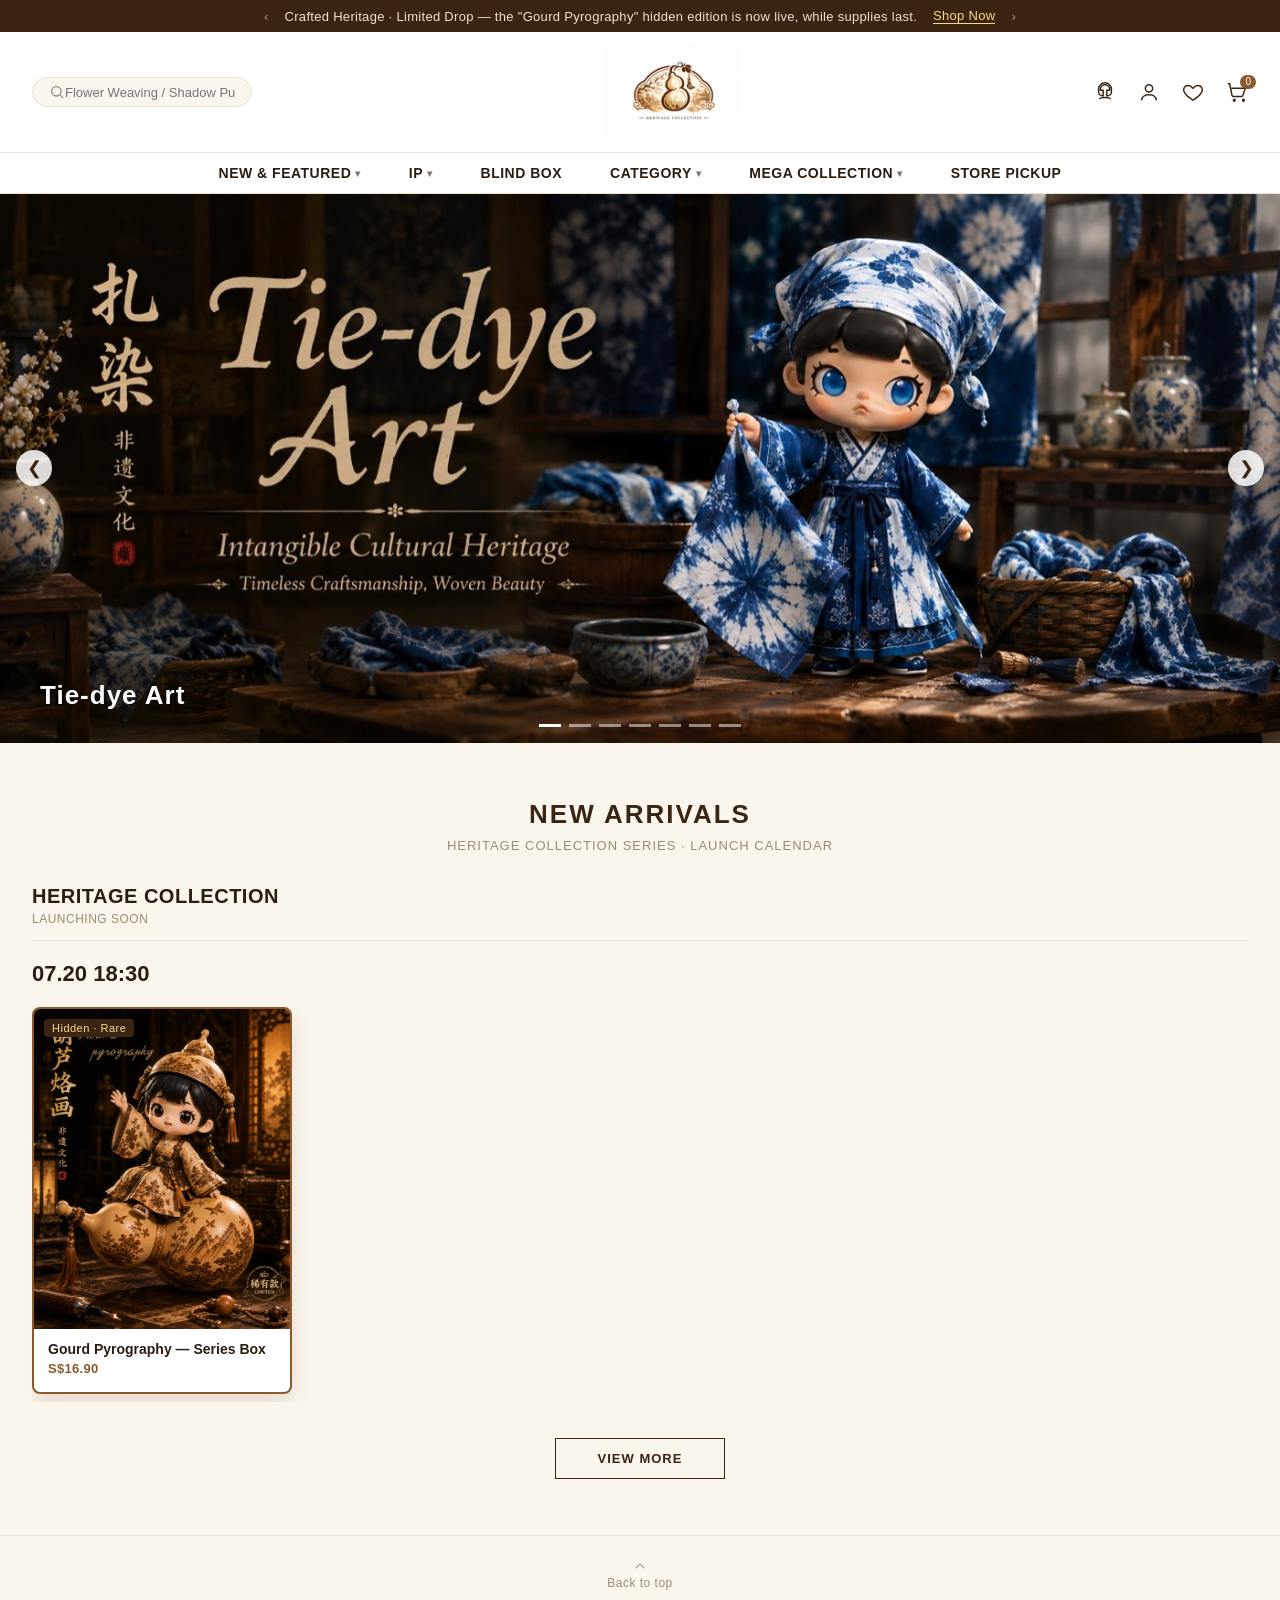
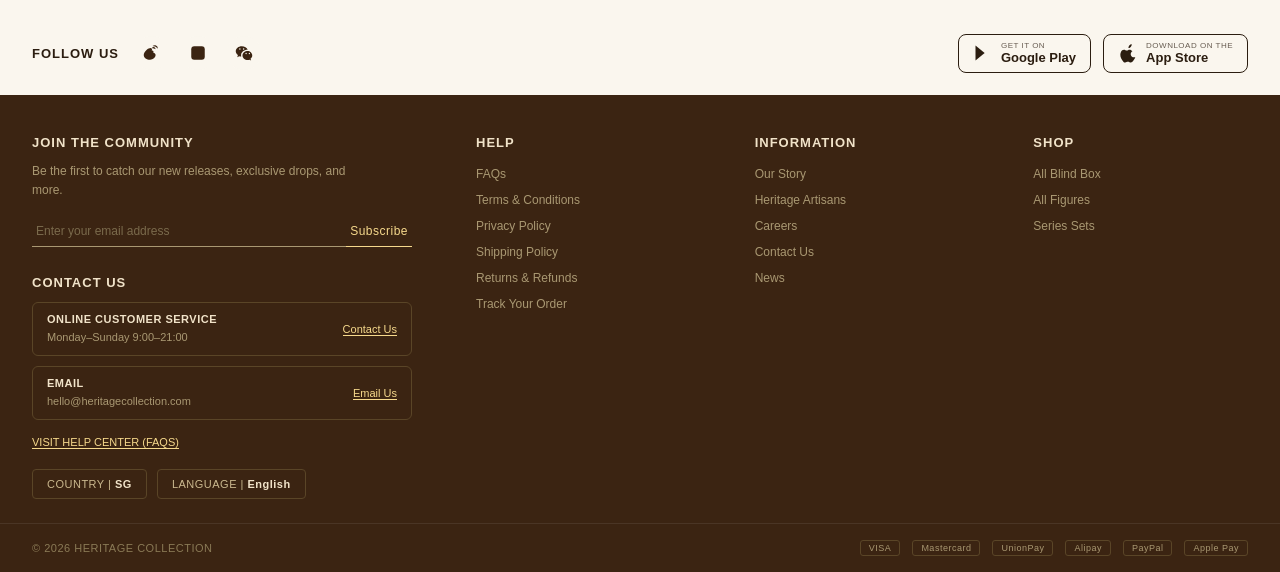
==== index.html @ d8a071bd "Bump stylesheet cache-busting version to v6" ====
<!DOCTYPE html>
<html lang="en">
<head>
<meta charset="UTF-8">
<meta name="viewport" content="width=device-width, initial-scale=1.0">
<title>HERITAGE COLLECTION · Intangible Cultural Heritage Blind Box</title>
<link rel="stylesheet" href="style.css?v=6">
</head>
<body>

  <div class="announce">
    <span class="icon">‹</span>
    <span>Crafted Heritage · Limited Drop — the "Gourd Pyrography" hidden edition is now live, while supplies last.</span>
    <a href="#products">Shop Now</a>
    <span class="icon">›</span>
  </div>

  <header class="site">
    <div class="header-row">
      <div class="search-box">
        <svg viewBox="0 0 24 24" width="16" height="16" fill="none" stroke="currentColor" stroke-width="2"><circle cx="11" cy="11" r="7"/><line x1="21" y1="21" x2="16.65" y2="16.65"/></svg>
        <input type="text" placeholder="Flower Weaving / Shadow Puppetry">
      </div>

      <div class="logo">
        <a href="#top"><img src="A25DA2EE-7A4B-4C79-8A4E-922E4BA84293.PNG" alt="Heritage Collection"></a>
      </div>

      <div class="header-icons">
        <div class="icon" title="Support">
          <svg viewBox="0 0 24 24" fill="none" stroke="currentColor" stroke-width="1.6"><path d="M12 2a7 7 0 0 0-7 7v3a4 4 0 0 0 4 4h1v-6H7V9a5 5 0 0 1 10 0v1h-3v6h1a4 4 0 0 0 4-4V9a7 7 0 0 0-7-7z"/><path d="M6 20c0-1 2-2 6-2s6 1 6 2"/></svg>
        </div>
        <div class="icon" title="Account">
          <svg viewBox="0 0 24 24" fill="none" stroke="currentColor" stroke-width="1.6"><circle cx="12" cy="8" r="4"/><path d="M4 21c0-4 4-6 8-6s8 2 8 6"/></svg>
        </div>
        <div class="icon" title="Wishlist">
          <svg viewBox="0 0 24 24" fill="none" stroke="currentColor" stroke-width="1.6"><path d="M12 21s-7-4.35-9.5-8.8C.5 8.3 3 5 6.5 5 8.5 5 10.5 6 12 8c1.5-2 3.5-3 5.5-3 3.5 0 6 3.3 4 7.2C19 16.65 12 21 12 21z"/></svg>
        </div>
        <div class="icon" title="Cart">
          <svg viewBox="0 0 24 24" fill="none" stroke="currentColor" stroke-width="1.6"><circle cx="9" cy="21" r="1"/><circle cx="19" cy="21" r="1"/><path d="M2 3h2l2.4 12.2a2 2 0 0 0 2 1.8h8.2a2 2 0 0 0 2-1.6L21 8H6"/></svg>
          <span class="cart-count">0</span>
        </div>
      </div>
    </div>

    <nav class="main-nav">
      <ul class="nav-row">
        <li>NEW & FEATURED <span class="caret">▾</span></li>
        <li>IP <span class="caret">▾</span></li>
        <li>BLIND BOX</li>
        <li>CATEGORY <span class="caret">▾</span></li>
        <li>MEGA COLLECTION <span class="caret">▾</span></li>
        <li>STORE PICKUP</li>
      </ul>
    </nav>
  </header>

  <div id="top" class="hero">
    <div class="hero-track" id="heroTrack">
      <div class="hero-slide"><img src="2657C5A7-260A-4E08-B7E4-97E2969EFD50.PNG" alt="Tie-dye Art"><div class="hero-caption">Tie-dye Art</div></div>
      <div class="hero-slide"><img src="39A66152-8971-4DD4-83B3-AB55E19D0C08.PNG" alt="Shadow Puppetry"><div class="hero-caption">Shadow Puppetry</div></div>
      <div class="hero-slide"><img src="3B8F7BE8-47A1-4D5E-A611-A34A123FDA89.PNG" alt="Lacquer Fan"><div class="hero-caption">Lacquer Fan</div></div>
      <div class="hero-slide"><img src="5606841B-BE59-4207-AFF3-C58D845877D1.PNG" alt="Oil-paper Umbrella"><div class="hero-caption">Oil-paper Umbrella</div></div>
      <div class="hero-slide"><img src="59AFA12A-385A-49C5-9DD5-3F9E04523D25.PNG" alt="Flower Weaving Craft"><div class="hero-caption">Flower Weaving Craft</div></div>
      <div class="hero-slide"><img src="6F82002A-9D66-4744-9167-FC38956125FA.PNG" alt="Gourd Pyrography"><div class="hero-caption">Gourd Pyrography — Hidden Edition</div></div>
      <div class="hero-slide"><img src="9B7490B9-576E-4721-8EB7-A4A9AE68119E.PNG" alt="Dried Flower Lantern"><div class="hero-caption">Dried Flower Lantern</div></div>
    </div>
    <div class="hero-arrow prev" onclick="moveHero(-1)">&#10094;</div>
    <div class="hero-arrow next" onclick="moveHero(1)">&#10095;</div>
    <div class="hero-dots" id="heroDots"></div>
  </div>

  <section class="section" id="products">
    <div class="section-head">
      <h2>NEW ARRIVALS</h2>
      <p>Heritage Collection Series · Launch Calendar</p>
    </div>

    <div class="scroll-header">
      <div class="scroll-label">HERITAGE COLLECTION <span class="scroll-sub">Launching Soon</span></div>
    </div>

    <div class="launch-date">07.20 18:30</div>

    <div class="scroll-row" id="productScroll">
      <a class="card cover" href="series.html">
        <div class="tag">Hidden · Rare</div>
        <div class="thumb"><img src="IMG_8674.JPG" alt="Gourd Pyrography — Heritage Collection Series"></div>
        <div class="info"><h3>Gourd Pyrography — Series Box</h3><p>S$16.90</p></div>
      </a>
    </div>

    <div class="view-more-wrap">
      <a class="view-more-btn" href="series.html">VIEW MORE</a>
    </div>
  </section>

  <div class="back-to-top-wrap">
    <a href="#top" class="back-to-top">
      <svg viewBox="0 0 24 24" width="16" height="16" fill="none" stroke="currentColor" stroke-width="2"><path d="M6 15l6-6 6 6"/></svg>
      Back to top
    </a>
  </div>

  <div class="footer-social">
    <div class="follow-us">
      <span>FOLLOW US</span>
      <div class="social-icons">
        <a href="#" title="Weibo"><svg viewBox="0 0 24 24" width="18" height="18" fill="currentColor"><path d="M9.5 21c-4.7 0-8.5-2.6-8.5-6.4 0-2.2 1.4-4.6 3.7-6.6 2.9-2.6 6.1-3.4 7.1-1.8.4.6.3 1.5-.2 2.4 1.1-.2 2 .1 2.3.9.2.5.1 1.1-.3 1.7 1.9.6 3.2 1.9 3.2 3.5 0 3-3.5 6.3-7.3 6.3zm5.6-14.6c-.6-.7-1.7-.9-2.9-.7-.3.1-.5-.2-.3-.5.5-.8 1.4-1.3 2.4-1.2 1.4.1 2.4 1.3 2.3 2.6 0 .3-.4.4-.6.2-.2-.2-.5-.3-.9-.4zm2.6-2.1c-1-1.1-2.6-1.6-4.2-1.3-.4.1-.6-.4-.3-.6 1.1-.8 2.6-1 4-.5 1.6.6 2.6 2.1 2.5 3.7 0 .4-.5.5-.7.2-.3-.5-.7-1-1.3-1.5z"/></svg></a>
        <a href="#" title="Xiaohongshu"><svg viewBox="0 0 24 24" width="18" height="18" fill="currentColor"><rect x="3" y="3" width="18" height="18" rx="4"/></svg></a>
        <a href="#" title="WeChat"><svg viewBox="0 0 24 24" width="18" height="18" fill="currentColor"><path d="M9 3C4.6 3 1 5.9 1 9.5c0 2 1.1 3.8 2.9 5L3 17.5l2.6-1.3c.7.2 1.5.3 2.3.3h.4a6 6 0 01-.2-1.5C8.1 10.9 12 7.7 16.6 7.7h.3C15.9 4.9 12.7 3 9 3zm-2.5 4.8a1 1 0 110-2 1 1 0 010 2zm5 0a1 1 0 110-2 1 1 0 010 2zM17 9.2c-3.9 0-7 2.7-7 6s3.1 6 7 6c.8 0 1.6-.1 2.3-.3L21.5 22l-.8-2.4C22.2 18.5 23 16.9 23 15.2c0-3.3-3.1-6-6-6zm-2.2 4.3a.9.9 0 110-1.8.9.9 0 010 1.8zm4.4 0a.9.9 0 110-1.8.9.9 0 010 1.8z"/></svg></a>
      </div>
    </div>
    <div class="app-badges">
      <div class="app-badge">
        <svg viewBox="0 0 24 24" width="20" height="20" fill="currentColor"><path d="M3 3l11 9-11 9V3z"/></svg>
        <div><span class="app-badge-eyebrow">GET IT ON</span><span class="app-badge-name">Google Play</span></div>
      </div>
      <div class="app-badge">
        <svg viewBox="0 0 24 24" width="20" height="20" fill="currentColor"><path d="M16.5 1.5c.1 1.1-.3 2.2-1 3-.7.9-1.9 1.6-3 1.5-.1-1.1.4-2.2 1-3 .8-.9 2-1.5 3-1.5zM20.8 17c-.5 1.2-1.1 2.3-1.9 3.4-1 1.4-2.1 3.1-3.6 3.1-1.3 0-1.7-.9-3.3-.9-1.6 0-2 .8-3.3.9-1.5.1-2.6-1.5-3.6-2.9C3 17.9 2 13.6 3.5 10.7c.8-1.5 2.1-2.5 3.6-2.5 1.4 0 2.3.9 3.4.9 1.1 0 1.8-.9 3.4-.9 1.2 0 2.5.7 3.4 1.8-3 1.7-2.5 5.9.5 7z"/></svg>
        <div><span class="app-badge-eyebrow">DOWNLOAD ON THE</span><span class="app-badge-name">App Store</span></div>
      </div>
    </div>
  </div>

  <footer>
    <div class="footer-main">
      <div class="footer-col wide">
        <h4>JOIN THE COMMUNITY</h4>
        <p class="footer-copy">Be the first to catch our new releases, exclusive drops, and more.</p>
        <div class="subscribe-row">
          <input type="email" placeholder="Enter your email address">
          <button>Subscribe</button>
        </div>

        <h4 class="contact-heading">CONTACT US</h4>
        <div class="contact-box">
          <div>
            <strong>ONLINE CUSTOMER SERVICE</strong>
            <span>Monday–Sunday 9:00–21:00</span>
          </div>
          <a href="#">Contact Us</a>
        </div>
        <div class="contact-box">
          <div>
            <strong>EMAIL</strong>
            <span>hello@heritagecollection.com</span>
          </div>
          <a href="#">Email Us</a>
        </div>
        <a href="#" class="help-center-link">VISIT HELP CENTER (FAQS)</a>

        <div class="selector-row">
          <button class="selector-btn">COUNTRY | <strong>SG</strong></button>
          <button class="selector-btn">LANGUAGE | <strong>English</strong></button>
        </div>
      </div>

      <div class="footer-col">
        <h4>HELP</h4>
        <ul>
          <li>FAQs</li>
          <li>Terms &amp; Conditions</li>
          <li>Privacy Policy</li>
          <li>Shipping Policy</li>
          <li>Returns &amp; Refunds</li>
          <li>Track Your Order</li>
        </ul>
      </div>

      <div class="footer-col">
        <h4>INFORMATION</h4>
        <ul>
          <li>Our Story</li>
          <li>Heritage Artisans</li>
          <li>Careers</li>
          <li>Contact Us</li>
          <li>News</li>
        </ul>
      </div>

      <div class="footer-col">
        <h4>SHOP</h4>
        <ul>
          <li>All Blind Box</li>
          <li>All Figures</li>
          <li>Series Sets</li>
        </ul>
      </div>
    </div>

    <div class="footer-bottom">
      <span>© 2026 HERITAGE COLLECTION</span>
      <div class="payment-icons">
        <span>VISA</span><span>Mastercard</span><span>UnionPay</span><span>Alipay</span><span>PayPal</span><span>Apple Pay</span>
      </div>
    </div>
  </footer>

<script>
  const track = document.getElementById('heroTrack');
  const dotsWrap = document.getElementById('heroDots');
  const slides = track.children.length;
  let index = 0;

  for(let i=0;i<slides;i++){
    const dot = document.createElement('span');
    if(i===0) dot.classList.add('active');
    dot.onclick = () => goTo(i);
    dotsWrap.appendChild(dot);
  }

  function render(){
    track.style.transform = `translateX(${-index*100}%)`;
    [...dotsWrap.children].forEach((d,i)=>d.classList.toggle('active', i===index));
  }

  function goTo(i){
    index = (i + slides) % slides;
    render();
  }

  function moveHero(dir){
    goTo(index + dir);
  }

  setInterval(()=>moveHero(1), 4500);
</script>

</body>
</html>
---- style.css ----
:root{
  --brand-dark:#3b2412;
  --brand:#8a5a2b;
  --brand-light:#c9a15f;
  --cream:#faf6ee;
  --line:#ece3d2;
  --text:#2b1d10;
}
*{box-sizing:border-box;margin:0;padding:0;}
html,body{
  max-width:100%;
  overflow-x:hidden;
}
body{
  font-family:"Helvetica Neue",Arial,"PingFang SC",sans-serif;
  color:var(--text);
  background:var(--cream);
}
a{text-decoration:none;color:inherit;}
ul{list-style:none;}

/* ---------- announcement bar ---------- */
.announce{
  background:var(--brand-dark);
  color:#f1e3c9;
  font-size:13px;
  display:flex;
  align-items:center;
  justify-content:center;
  gap:16px;
  padding:8px 12px;
  letter-spacing:.3px;
}
.announce span.icon{opacity:.6;cursor:pointer;}
.announce a{color:#f6d98c;border-bottom:1px solid #f6d98c;}

/* ---------- header ---------- */
header.site{
  background:#fff;
  border-bottom:1px solid var(--line);
  position:sticky;
  top:0;
  z-index:50;
}
.header-row{
  display:flex;
  align-items:center;
  justify-content:space-between;
  padding:14px 32px;
  max-width:1400px;
  margin:0 auto;
}
.search-box{
  display:flex;
  align-items:center;
  background:var(--cream);
  border:1px solid var(--line);
  border-radius:20px;
  padding:6px 16px;
  width:220px;
}
.search-box input{
  border:none;
  background:transparent;
  outline:none;
  font-size:13px;
  width:100%;
  color:var(--text);
}
.search-box svg{flex:none;opacity:.5;}

.logo{
  display:flex;
  align-items:center;
  justify-content:center;
}
.logo img{
  height:92px;
  width:auto;
  display:block;
}

.header-icons{
  display:flex;
  align-items:center;
  gap:22px;
}
.header-icons .icon{
  width:22px;height:22px;
  display:flex;align-items:center;justify-content:center;
  position:relative;
  cursor:pointer;
  color:var(--brand-dark);
}
.header-icons .icon svg{width:22px;height:22px;}
.cart-count{
  position:absolute;top:-6px;right:-8px;
  background:var(--brand);
  color:#fff;
  font-size:10px;
  line-height:1;
  padding:2px 5px;
  border-radius:999px;
}

nav.main-nav{
  border-top:1px solid var(--line);
}
.nav-row{
  max-width:1400px;
  margin:0 auto;
  display:flex;
  justify-content:center;
  gap:48px;
  padding:12px 32px;
}
.nav-row li{
  font-size:14px;
  font-weight:600;
  letter-spacing:.5px;
  color:var(--text);
  display:flex;
  align-items:center;
  gap:4px;
  cursor:pointer;
  white-space:nowrap;
}
.nav-row li:hover{color:var(--brand);}
.nav-row li .caret{font-size:10px;opacity:.6;}
.nav-row li .sub{font-size:10px;font-weight:400;color:#9a8b74;display:block;letter-spacing:.5px;}

/* ---------- hero carousel ---------- */
.hero{
  position:relative;
  max-width:1400px;
  margin:0 auto;
  overflow:hidden;
  background:#000;
}
.hero-track{
  display:flex;
  transition:transform .6s ease;
}
.hero-slide{
  min-width:100%;
  position:relative;
}
.hero-slide img{
  width:100%;
  display:block;
  aspect-ratio:1915/821;
  object-fit:cover;
}
.hero-caption{
  position:absolute;
  left:40px;
  bottom:32px;
  color:#fff;
  font-size:26px;
  font-weight:700;
  text-shadow:0 2px 10px rgba(0,0,0,.5);
  letter-spacing:1px;
}
.hero-arrow{
  position:absolute;
  top:50%;
  transform:translateY(-50%);
  width:36px;height:36px;
  border-radius:50%;
  background:rgba(255,255,255,.85);
  display:flex;align-items:center;justify-content:center;
  cursor:pointer;
  font-size:18px;
  color:var(--brand-dark);
  z-index:5;
  user-select:none;
}
.hero-arrow.prev{left:16px;}
.hero-arrow.next{right:16px;}
.hero-dots{
  position:absolute;
  bottom:16px;
  left:0;right:0;
  display:flex;
  justify-content:center;
  gap:8px;
  z-index:5;
}
.hero-dots span{
  width:22px;height:3px;
  background:rgba(255,255,255,.5);
  cursor:pointer;
  transition:background .3s;
}
.hero-dots span.active{background:#fff;}

/* ---------- section titles ---------- */
.section{
  max-width:1400px;
  margin:0 auto;
  padding:56px 32px;
}
.section-head{
  text-align:center;
  margin-bottom:32px;
}
.section-head h2{
  font-size:26px;
  letter-spacing:2px;
  color:var(--brand-dark);
}
.section-head p{
  margin-top:8px;
  font-size:13px;
  color:#9a8b74;
  letter-spacing:1px;
  text-transform:uppercase;
}

/* ---------- product scroll row ---------- */
.scroll-header{
  display:flex;
  align-items:center;
  justify-content:space-between;
  margin-bottom:20px;
  padding-bottom:14px;
  border-bottom:1px solid var(--line);
}
.scroll-label{
  font-size:20px;
  font-weight:700;
  letter-spacing:.5px;
  color:var(--text);
}
.scroll-label .scroll-sub{
  display:block;
  margin-top:4px;
  font-size:12px;
  font-weight:400;
  letter-spacing:.5px;
  color:#9a8b74;
  text-transform:uppercase;
}
.scroll-nav{
  display:flex;
  gap:10px;
  flex:none;
}
.scroll-arrow{
  width:36px;height:36px;
  border-radius:50%;
  border:1px solid var(--line);
  background:#fff;
  display:flex;align-items:center;justify-content:center;
  cursor:pointer;
  font-size:15px;
  color:var(--brand-dark);
  transition:background .2s, color .2s;
}
.scroll-arrow:hover{background:var(--brand-dark);color:#fff;}

.launch-date{
  font-size:22px;
  font-weight:700;
  color:var(--text);
  margin-bottom:20px;
}

.scroll-row{
  display:flex;
  gap:20px;
  overflow-x:auto;
  scroll-snap-type:x mandatory;
  padding-bottom:8px;
  -webkit-overflow-scrolling:touch;
  scrollbar-width:none;
}
.scroll-row::-webkit-scrollbar{display:none;}

.card{
  background:#fff;
  border:1px solid var(--line);
  border-radius:8px;
  overflow:hidden;
  cursor:pointer;
  transition:transform .25s ease, box-shadow .25s ease;
  position:relative;
  display:block;
  color:inherit;
}
.scroll-row .card{flex:0 0 260px;scroll-snap-align:start;}
.card:hover{
  transform:translateY(-4px);
  box-shadow:0 12px 24px rgba(59,36,18,.12);
}
.card.cover{
  border:2px solid var(--brand);
  box-shadow:0 8px 20px rgba(138,90,43,.18);
}
.card .thumb{
  width:100%;
  aspect-ratio:4/5;
  overflow:hidden;
}
.card .thumb img{
  width:100%;height:100%;
  object-fit:cover;
  display:block;
}
.card .tag{
  position:absolute;
  top:10px;left:10px;
  background:var(--brand-dark);
  color:#f6d98c;
  font-size:11px;
  padding:3px 8px;
  border-radius:4px;
  letter-spacing:.5px;
  z-index:2;
}
.card .info{
  padding:12px 14px 16px;
}
.card .info h3{
  font-size:14px;
  color:var(--text);
  margin-bottom:4px;
}
.card .info p{
  font-size:13px;
  font-weight:600;
  color:var(--brand);
  letter-spacing:.3px;
}

/* ---------- view more / back to top ---------- */
.view-more-wrap{text-align:center;margin-top:36px;}
.view-more-btn{
  display:inline-block;
  border:1px solid var(--brand-dark);
  background:transparent;
  color:var(--brand-dark);
  padding:12px 42px;
  font-size:13px;
  font-weight:700;
  letter-spacing:1px;
  cursor:pointer;
  transition:background .2s,color .2s;
}
.view-more-btn:hover{background:var(--brand-dark);color:#fff;}

.back-to-top-wrap{
  text-align:center;
  padding:22px 0;
  border-top:1px solid var(--line);
}
.back-to-top{
  display:inline-flex;
  flex-direction:column;
  align-items:center;
  gap:2px;
  font-size:12px;
  color:#9a8b74;
  letter-spacing:.5px;
}
.back-to-top svg{opacity:.7;}

/* ---------- social / app row ---------- */
.footer-social{
  display:flex;
  align-items:center;
  justify-content:space-between;
  max-width:1400px;
  margin:0 auto;
  padding:22px 32px;
  flex-wrap:wrap;
  gap:20px;
}
.follow-us{display:flex;align-items:center;gap:16px;}
.follow-us > span{font-size:13px;font-weight:700;letter-spacing:1px;color:var(--text);}
.social-icons{display:flex;gap:12px;}
.social-icons a{
  width:34px;height:34px;
  border-radius:50%;
  background:var(--cream);
  display:flex;align-items:center;justify-content:center;
  color:var(--brand-dark);
  transition:background .2s,color .2s;
}
.social-icons a:hover{background:var(--brand-dark);color:#fff;}

.app-badges{display:flex;gap:12px;flex-wrap:wrap;}
.app-badge{
  display:flex;align-items:center;gap:8px;
  border:1px solid var(--text);
  border-radius:8px;
  padding:6px 14px;
  color:var(--text);
}
.app-badge div{display:flex;flex-direction:column;line-height:1.2;}
.app-badge-eyebrow{font-size:8px;letter-spacing:.5px;opacity:.7;}
.app-badge-name{font-size:13px;font-weight:700;}

/* ---------- footer ---------- */
footer{
  background:var(--brand-dark);
  color:#cbb98f;
}
.footer-main{
  max-width:1400px;
  margin:0 auto;
  padding:40px 32px 24px;
  display:flex;
  gap:64px;
  flex-wrap:wrap;
}
.footer-col{flex:1 1 140px;min-width:140px;}
.footer-col.wide{flex:1 1 320px;max-width:380px;}
.footer-col h4{
  font-size:13px;
  color:#f1e3c9;
  margin-bottom:12px;
  letter-spacing:1px;
}
.footer-col ul{display:flex;flex-direction:column;gap:2px;}
.footer-col li{
  font-size:12px;
  line-height:2;
  color:#a99872;
  cursor:pointer;
}
.footer-col li:hover{color:#f1e3c9;}

.footer-copy{
  font-size:12px;
  color:#a99872;
  line-height:1.6;
  margin-bottom:16px;
  max-width:320px;
}
.subscribe-row{display:flex;margin-bottom:28px;}
.subscribe-row input{
  flex:1;
  background:transparent;
  border:none;
  border-bottom:1px solid #a99872;
  padding:8px 4px;
  color:#f1e3c9;
  font-size:12px;
  outline:none;
}
.subscribe-row input::placeholder{color:#7a6a4c;}
.subscribe-row button{
  background:none;
  border:none;
  border-bottom:1px solid #f6d98c;
  color:#f6d98c;
  font-size:12px;
  letter-spacing:.5px;
  padding:8px 4px;
  cursor:pointer;
}

.contact-heading{margin-top:4px;}
.contact-box{
  display:flex;
  justify-content:space-between;
  align-items:center;
  border:1px solid #5a4527;
  border-radius:6px;
  padding:10px 14px;
  margin-bottom:10px;
  gap:12px;
}
.contact-box strong{
  display:block;
  font-size:11px;
  color:#f1e3c9;
  letter-spacing:.5px;
  margin-bottom:2px;
}
.contact-box span{font-size:11px;color:#a99872;}
.contact-box a{
  font-size:11px;
  color:#f6d98c;
  border-bottom:1px solid #f6d98c;
  white-space:nowrap;
}

.help-center-link{
  display:inline-block;
  font-size:11px;
  color:#f6d98c;
  border-bottom:1px solid #f6d98c;
  margin:6px 0 20px;
}

.selector-row{display:flex;gap:10px;flex-wrap:wrap;}
.selector-btn{
  background:none;
  border:1px solid #5a4527;
  color:#cbb98f;
  font-size:11px;
  padding:8px 14px;
  border-radius:4px;
  letter-spacing:.5px;
  cursor:pointer;
}
.selector-btn strong{color:#f1e3c9;}

.footer-bottom{
  border-top:1px solid rgba(255,255,255,.08);
  display:flex;
  align-items:center;
  justify-content:space-between;
  max-width:1400px;
  margin:0 auto;
  font-size:11px;
  padding:16px 32px;
  color:#8a7a56;
  letter-spacing:.5px;
  flex-wrap:wrap;
  gap:10px;
}
.payment-icons{display:flex;gap:12px;flex-wrap:wrap;}
.payment-icons span{
  border:1px solid #5a4527;
  border-radius:3px;
  padding:2px 8px;
  font-size:9px;
  letter-spacing:.5px;
  color:#a99872;
}

/* ---------- series page ---------- */
.breadcrumb{
  max-width:1400px;
  margin:0 auto;
  padding:18px 32px 0;
  display:flex;
  align-items:center;
  gap:8px;
  font-size:12px;
  color:#9a8b74;
  flex-wrap:wrap;
}
.breadcrumb a{color:#9a8b74;}
.breadcrumb a:hover{color:var(--brand);}
.breadcrumb span.current{color:var(--text);font-weight:600;}

/* ---------- product detail (PDP) layout ---------- */
.pdp-section{padding-top:28px;}
.pdp{
  display:flex;
  align-items:flex-start;
  justify-content:center;
  gap:32px;
}

.pdp-gallery{
  display:flex;
  gap:16px;
  flex:0 1 auto;
  min-width:0;
}
.pdp-thumbs{
  flex:0 0 76px;
  display:flex;
  flex-direction:column;
  gap:12px;
}
.pdp-thumb{
  width:76px;
  height:76px;
  padding:0;
  border:2px solid var(--line);
  border-radius:6px;
  overflow:hidden;
  background:none;
  cursor:pointer;
}
.pdp-thumb img{width:100%;height:100%;object-fit:cover;display:block;}
.pdp-thumb.active{border-color:var(--brand-dark);}

.pdp-main{
  flex:1;
  min-width:0;
  max-width:460px;
  background:var(--cream);
  border:1px solid var(--line);
  border-radius:10px;
  aspect-ratio:4/5;
  display:flex;
  align-items:center;
  justify-content:center;
  overflow:hidden;
}
.pdp-main img{width:100%;height:100%;object-fit:cover;}

.pdp-info{flex:0 0 380px;padding-top:4px;}
.pdp-tag{
  display:inline-block;
  background:var(--brand-dark);
  color:#f6d98c;
  font-size:11px;
  padding:3px 10px;
  border-radius:4px;
  letter-spacing:.5px;
  margin-bottom:14px;
}
.pdp-info h1{font-size:24px;letter-spacing:.5px;color:var(--text);margin-bottom:10px;}
.pdp-price{font-size:22px;font-weight:700;color:var(--brand);margin-bottom:14px;}
.pdp-meta{font-size:13px;color:#9a8b74;margin-bottom:4px;}

.pdp-qty{
  display:flex;
  align-items:center;
  justify-content:space-between;
  margin:20px 0 18px;
  font-size:13px;
  color:var(--text);
  font-weight:600;
}
.qty-stepper{
  display:flex;
  align-items:center;
  border:1px solid var(--line);
  border-radius:6px;
  overflow:hidden;
}
.qty-stepper button{
  width:32px;height:32px;
  border:none;
  background:var(--cream);
  cursor:pointer;
  font-size:16px;
  color:var(--text);
}
.qty-stepper span{
  width:36px;
  text-align:center;
  font-size:14px;
  font-variant-numeric:tabular-nums;
}

.pdp-add,.pdp-buy{
  display:block;
  width:100%;
  padding:14px;
  font-size:14px;
  font-weight:700;
  letter-spacing:.5px;
  border-radius:6px;
  cursor:pointer;
  margin-bottom:12px;
  transition:opacity .2s;
}
.pdp-add{background:#fff;border:1.5px solid var(--brand-dark);color:var(--brand-dark);}
.pdp-buy{background:var(--brand-dark);border:none;color:#fff;}
.pdp-add:hover,.pdp-buy:hover{opacity:.85;}

.pdp-details{
  border-top:1px solid var(--line);
  padding:14px 0;
}
.pdp-details summary{
  font-size:13px;
  font-weight:700;
  letter-spacing:.5px;
  color:var(--text);
  cursor:pointer;
}
.pdp-details-body{
  margin-top:10px;
  font-size:12px;
  line-height:1.8;
  color:#9a8b74;
}

/* ---------- mobile layout (desktop untouched above) ---------- */
@media (max-width: 768px){
  .announce{
    font-size:11px;
    gap:8px;
    padding:8px;
    text-align:center;
  }
  .announce span:not(.icon){
    overflow:hidden;
    text-overflow:ellipsis;
    white-space:nowrap;
    max-width:52vw;
  }

  .header-row{
    flex-wrap:wrap;
    padding:10px 16px;
    gap:10px;
  }
  .logo{order:1;flex:0 0 auto;}
  .logo img{height:44px;}
  .header-icons{
    order:2;
    flex:0 0 auto;
    margin-left:auto;
    gap:14px;
  }
  .header-icons .icon,
  .header-icons .icon svg{width:19px;height:19px;}
  .search-box{
    order:3;
    flex:1 1 100%;
    width:100%;
    padding:6px 10px;
  }
  .search-box input{font-size:12px;}

  .nav-row{
    justify-content:flex-start;
    gap:22px;
    padding:10px 16px;
    overflow-x:auto;
    -webkit-overflow-scrolling:touch;
    scrollbar-width:none;
  }
  .nav-row::-webkit-scrollbar{display:none;}
  .nav-row li{font-size:12px;}

  .hero-slide img{aspect-ratio:4/3;}
  .hero-caption{
    left:14px;
    bottom:14px;
    font-size:14px;
  }
  .hero-arrow{width:24px;height:24px;font-size:12px;}
  .hero-arrow.prev{left:6px;}
  .hero-arrow.next{right:6px;}
  .hero-dots{bottom:8px;}
  .hero-dots span{width:12px;height:2px;}

  .section{padding:36px 16px;}
  .section-head h2{font-size:19px;letter-spacing:1px;}
  .section-head p{font-size:11px;}

  .scroll-header{margin-bottom:14px;padding-bottom:10px;}
  .scroll-label{font-size:15px;}
  .scroll-label .scroll-sub{font-size:10.5px;}
  .scroll-arrow{width:28px;height:28px;font-size:12px;}
  .launch-date{font-size:17px;margin-bottom:14px;}
  .scroll-row{gap:12px;}
  .scroll-row .card{flex-basis:190px;}
  .card .info{padding:8px 10px 12px;}
  .card .info h3{font-size:12.5px;}
  .card .info p{font-size:11px;}
  .card .tag{font-size:9px;padding:2px 5px;}

  .view-more-btn{padding:10px 32px;font-size:12px;}

  .footer-social{
    padding:18px 16px;
    flex-direction:column;
    align-items:flex-start;
    gap:16px;
  }
  .app-badges{width:100%;}
  .app-badge{flex:1 1 auto;justify-content:center;}

  .footer-main{
    padding:28px 16px 16px;
    flex-direction:column;
    gap:28px;
  }
  .footer-col,
  .footer-col.wide{flex:1 1 auto;max-width:none;min-width:0;}
  .contact-box{flex-direction:column;align-items:flex-start;gap:6px;}

  .footer-bottom{
    padding:14px 16px;
    flex-direction:column;
    text-align:center;
    gap:12px;
  }
  .payment-icons{justify-content:center;}

  .breadcrumb{padding:14px 16px 0;font-size:11px;}

  .pdp-section{padding-top:16px;}
  .pdp{
    flex-direction:column;
    gap:16px;
  }
  .pdp-gallery{flex-direction:column;gap:12px;}
  .pdp-main{order:1;border-radius:8px;max-width:none;aspect-ratio:1/1;max-height:46vh;}
  .pdp-thumbs{
    order:2;
    flex-direction:row;
    overflow-x:auto;
    -webkit-overflow-scrolling:touch;
    scrollbar-width:none;
  }
  .pdp-thumbs::-webkit-scrollbar{display:none;}
  .pdp-thumb{flex:0 0 64px;width:64px;height:64px;}
  .pdp-info{order:3;flex-basis:auto;}
  .pdp-info h1{font-size:19px;}
  .pdp-price{font-size:19px;}
}

@media (max-width: 420px){
  .announce span:not(.icon){max-width:44vw;}
  .scroll-row .card{flex-basis:160px;}
  .scroll-row{gap:10px;}
  .nav-row{gap:16px;}
}
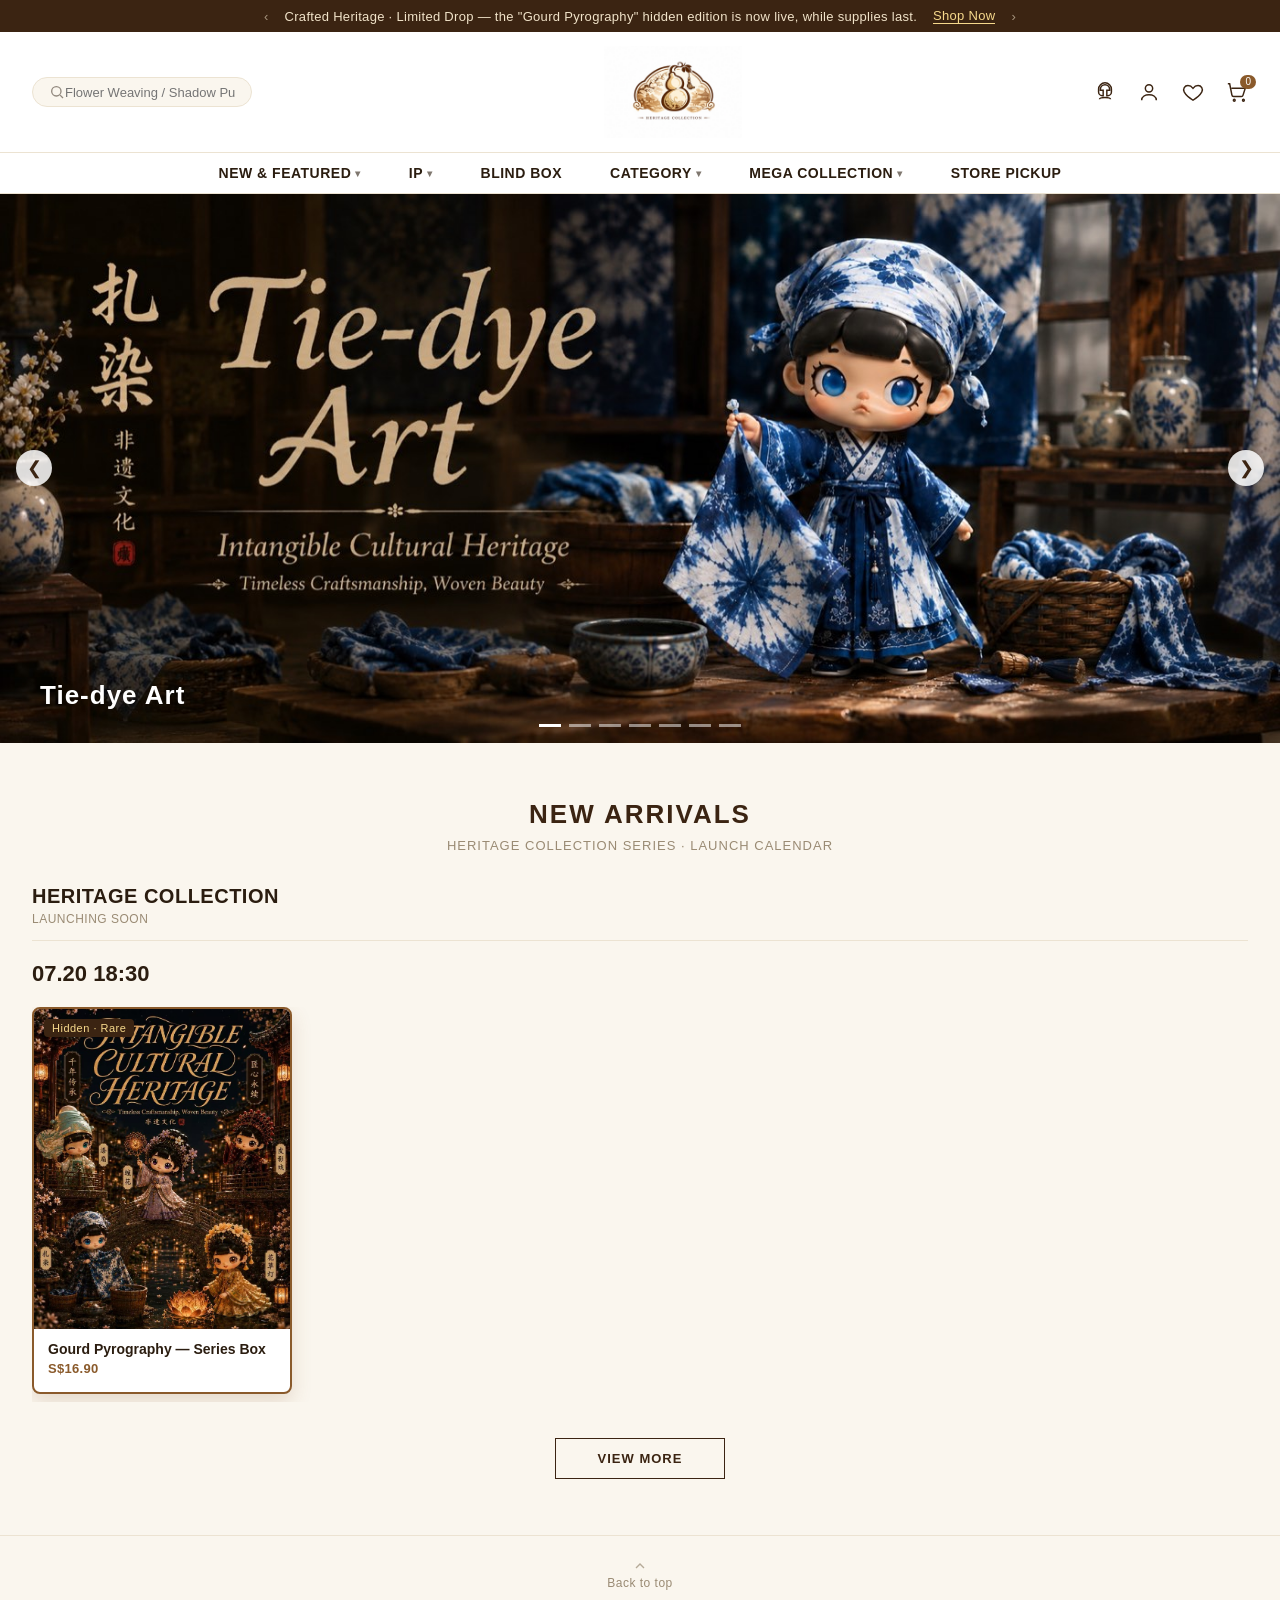
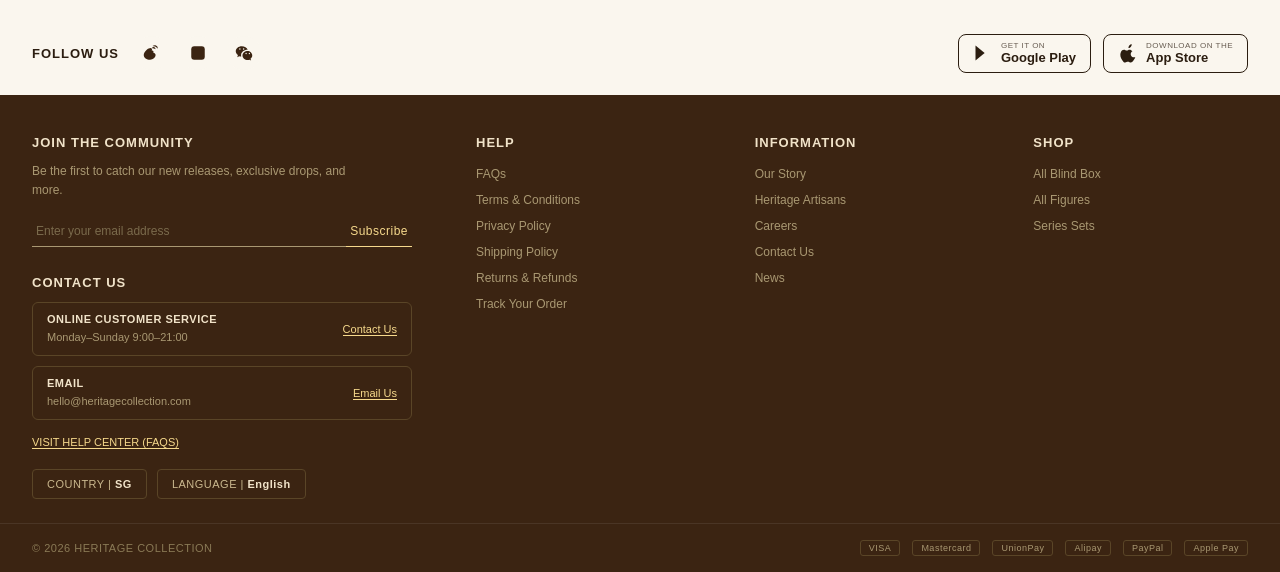
==== commit e56c0978: "Use the ensemble Intangible Cultural Heritage poster as the series cover image" ====
--- a/index.html
+++ b/index.html
@@ -4,7 +4,7 @@
 <meta charset="UTF-8">
 <meta name="viewport" content="width=device-width, initial-scale=1.0">
 <title>HERITAGE COLLECTION · Intangible Cultural Heritage Blind Box</title>
-<link rel="stylesheet" href="style.css?v=6">
+<link rel="stylesheet" href="style.css?v=8">
 </head>
 <body>
 
@@ -85,7 +85,7 @@
     <div class="scroll-row" id="productScroll">
       <a class="card cover" href="series.html">
         <div class="tag">Hidden · Rare</div>
-        <div class="thumb"><img src="IMG_8674.JPG" alt="Gourd Pyrography — Heritage Collection Series"></div>
+        <div class="thumb"><img src="series-cover.jpg" alt="Heritage Collection Series"></div>
         <div class="info"><h3>Gourd Pyrography — Series Box</h3><p>S$16.90</p></div>
       </a>
     </div>
@@ -225,6 +225,37 @@
   }
 
   setInterval(()=>moveHero(1), 4500);
+
+  const heroEl = document.getElementById('top');
+  let touchStartX = 0;
+  let touchStartY = 0;
+  let touchDeltaX = 0;
+
+  heroEl.addEventListener('touchstart', (e) => {
+    touchStartX = e.touches[0].clientX;
+    touchStartY = e.touches[0].clientY;
+    touchDeltaX = 0;
+    track.style.transition = 'none';
+  }, { passive: true });
+
+  heroEl.addEventListener('touchmove', (e) => {
+    touchDeltaX = e.touches[0].clientX - touchStartX;
+    const touchDeltaY = e.touches[0].clientY - touchStartY;
+    if (Math.abs(touchDeltaX) > Math.abs(touchDeltaY)) {
+      const percent = (touchDeltaX / heroEl.offsetWidth) * 100;
+      track.style.transform = `translateX(${-index * 100 + percent}%)`;
+    }
+  }, { passive: true });
+
+  heroEl.addEventListener('touchend', () => {
+    track.style.transition = '';
+    if (Math.abs(touchDeltaX) > 40) {
+      moveHero(touchDeltaX < 0 ? 1 : -1);
+    } else {
+      render();
+    }
+    touchDeltaX = 0;
+  });
 </script>
 
 </body>
--- a/style.css
+++ b/style.css
@@ -789,17 +789,22 @@
     flex-direction:column;
     gap:16px;
   }
-  .pdp-gallery{flex-direction:column;gap:12px;}
+  .pdp-gallery{flex-direction:column;gap:12px;width:100%;}
   .pdp-main{order:1;border-radius:8px;max-width:none;aspect-ratio:1/1;max-height:46vh;}
   .pdp-thumbs{
     order:2;
+    flex:none;
+    display:flex;
     flex-direction:row;
+    width:100%;
+    max-width:100%;
     overflow-x:auto;
+    overflow-y:hidden;
     -webkit-overflow-scrolling:touch;
     scrollbar-width:none;
   }
   .pdp-thumbs::-webkit-scrollbar{display:none;}
-  .pdp-thumb{flex:0 0 64px;width:64px;height:64px;}
+  .pdp-thumb{flex:none;width:64px;height:64px;}
   .pdp-info{order:3;flex-basis:auto;}
   .pdp-info h1{font-size:19px;}
   .pdp-price{font-size:19px;}
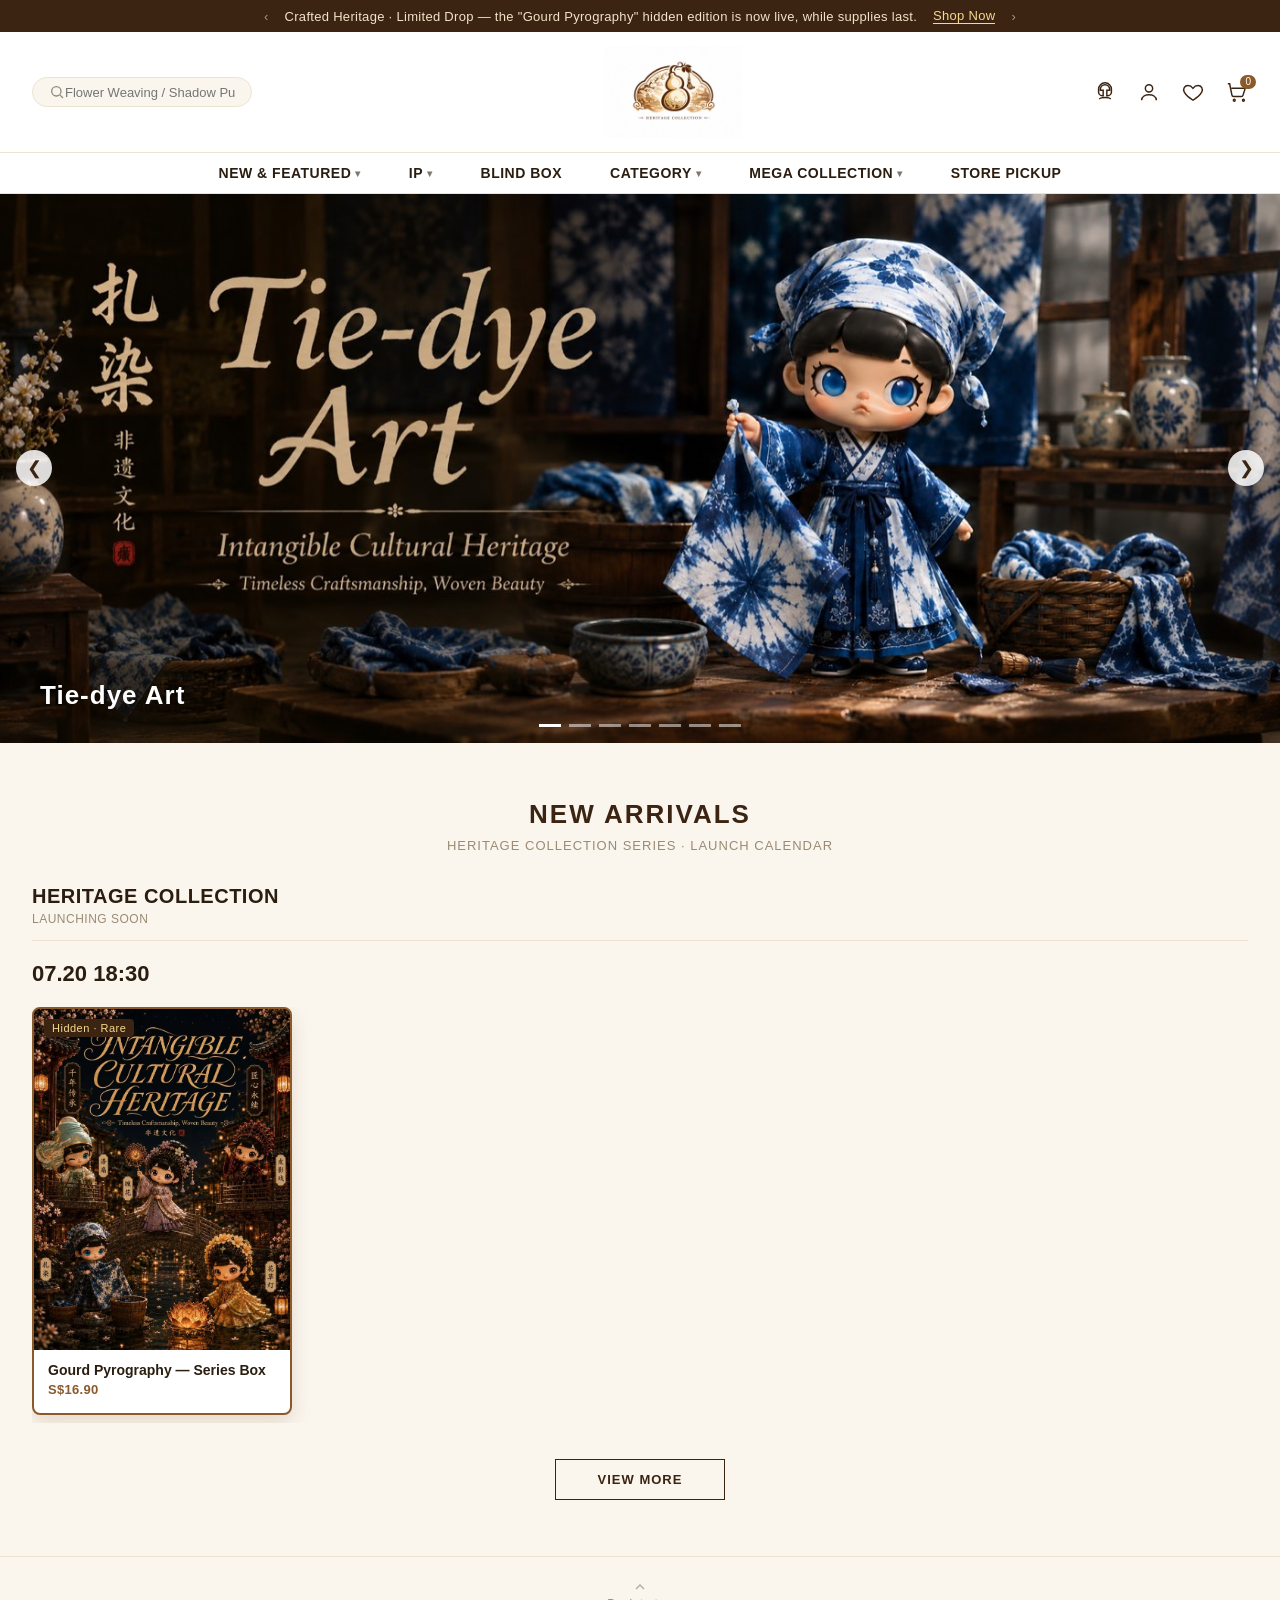
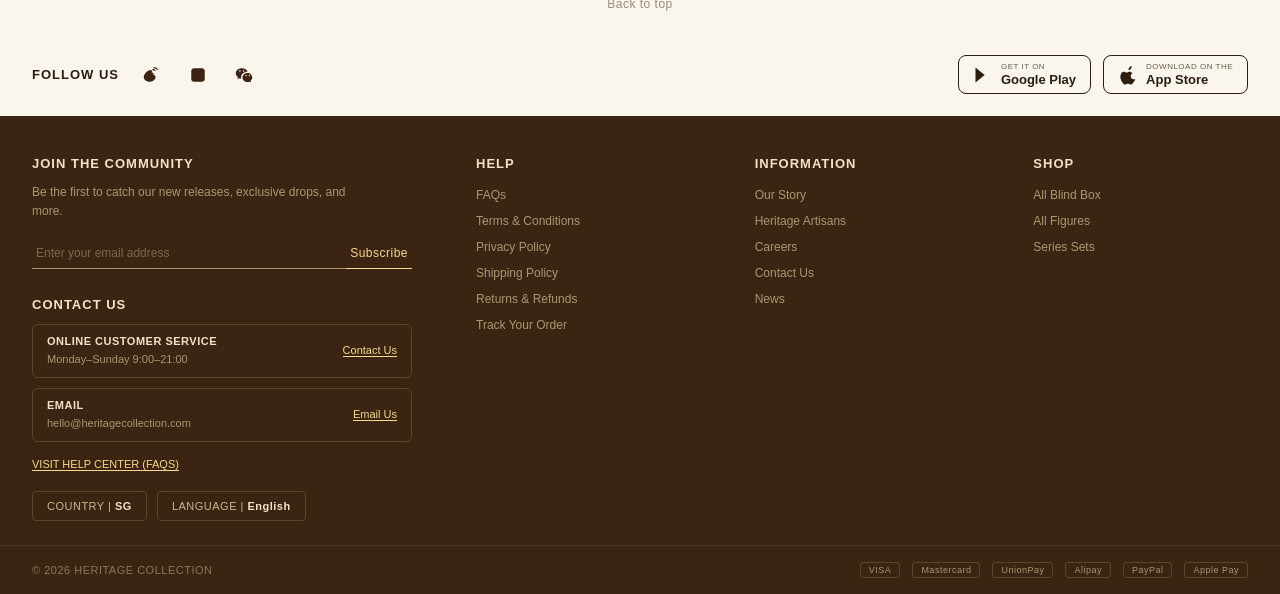
==== commit 709564c2: "Bump stylesheet cache-busting version to v9" ====
--- a/index.html
+++ b/index.html
@@ -4,7 +4,7 @@
 <meta charset="UTF-8">
 <meta name="viewport" content="width=device-width, initial-scale=1.0">
 <title>HERITAGE COLLECTION · Intangible Cultural Heritage Blind Box</title>
-<link rel="stylesheet" href="style.css?v=8">
+<link rel="stylesheet" href="style.css?v=9">
 </head>
 <body>
 
@@ -91,7 +91,7 @@
     </div>
 
     <div class="view-more-wrap">
-      <a class="view-more-btn" href="series.html">VIEW MORE</a>
+      <button type="button" class="view-more-btn">VIEW MORE</button>
     </div>
   </section>
 
--- a/style.css
+++ b/style.css
@@ -306,6 +306,13 @@
   width:100%;height:100%;
   object-fit:cover;
   display:block;
+}
+.card.cover .thumb{
+  aspect-ratio:3/4;
+  background:#0e0a06;
+}
+.card.cover .thumb img{
+  object-fit:contain;
 }
 .card .tag{
   position:absolute;
